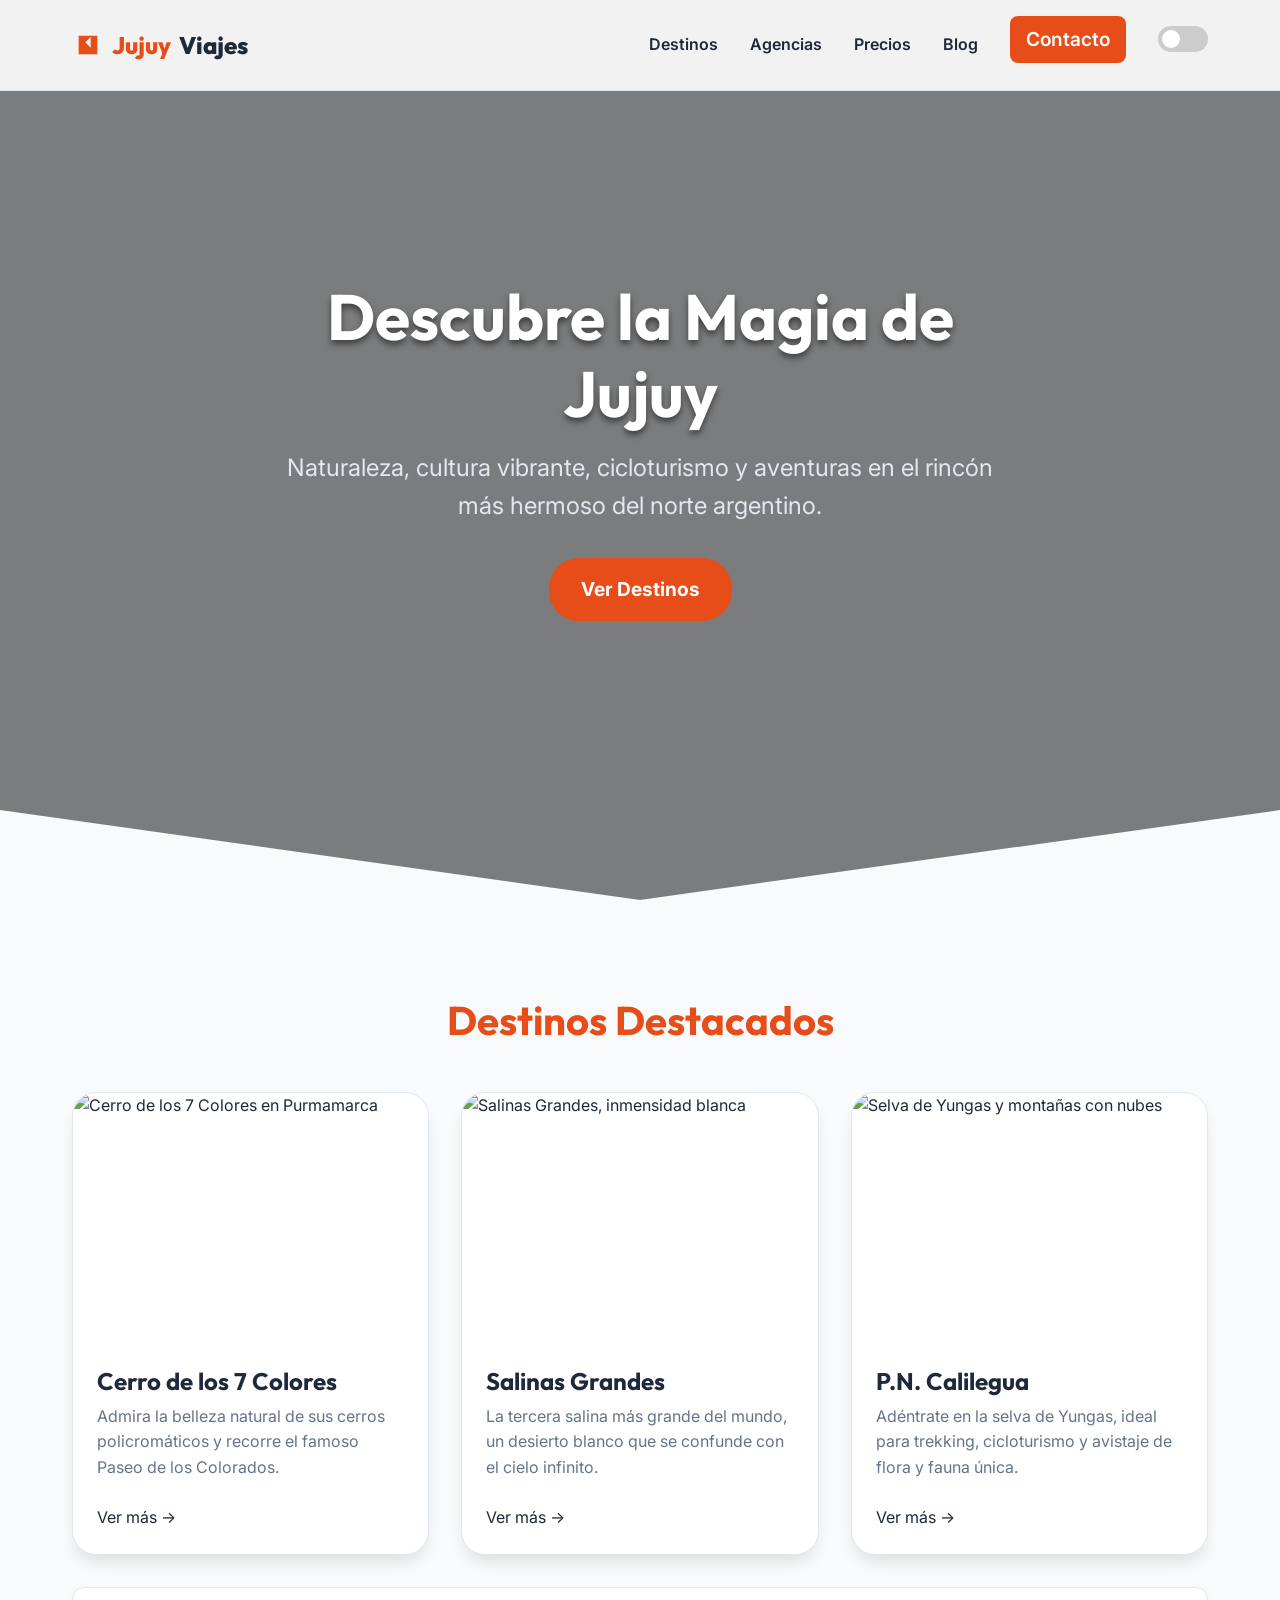
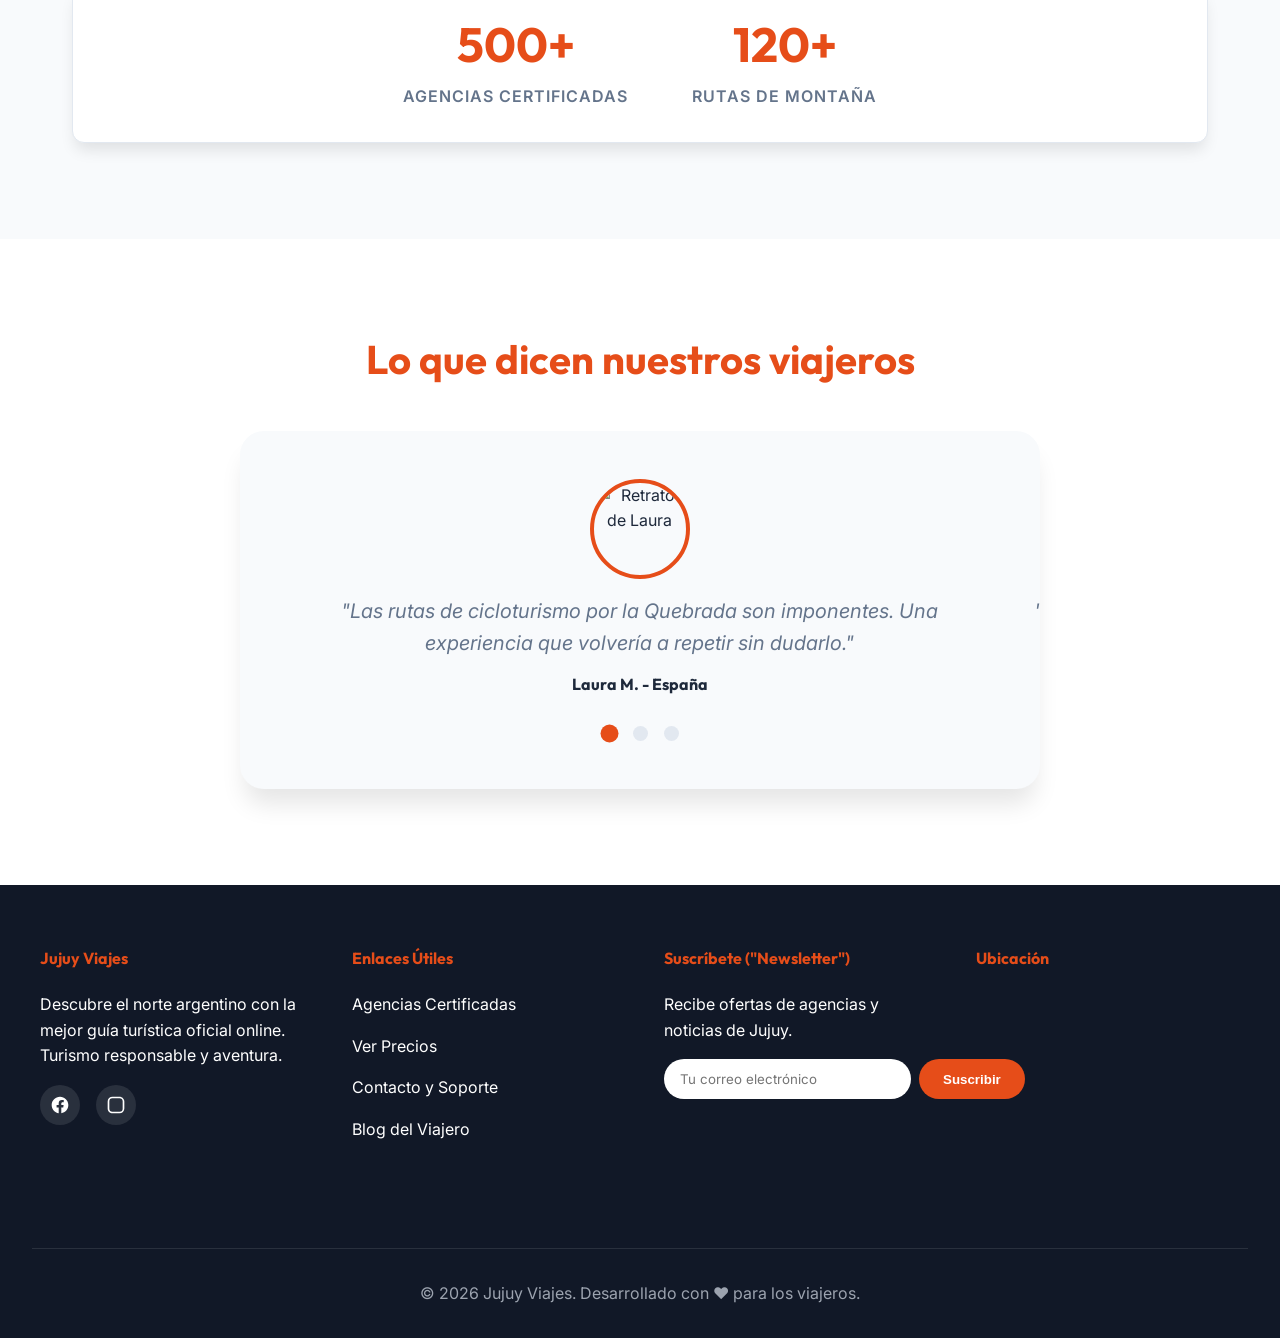
==== index.html @ ecd676f3 "pagina base" ====
<!DOCTYPE html>
<html lang="es">
<head>
    <meta charset="UTF-8">
    <meta name="viewport" content="width=device-width, initial-scale=1.0">
    <title>Turismo Jujuy - Atrapando Paisajes</title>
    <!-- Modern web font -->
    <link href="https://fonts.googleapis.com/css2?family=Inter:wght@400;600&family=Outfit:wght@700;800&display=swap" rel="stylesheet">
    <!-- Main Stylesheet -->
    <link rel="stylesheet" href="css/styles.css">
</head>
<body>

    <!-- Header / Nav -->
    <header>
        <nav class="main-nav" aria-label="Navegación principal">
            <a href="index.html" class="logo" aria-label="Volver al inicio">
                <svg viewBox="0 0 24 24"><path d="M14 6l-4 4 4 4M5 5h14v14H5z"/></svg> 
                Jujuy<span style="color: var(--text-main)">Viajes</span>
            </a>
            
            <ul class="menu">
                <li>
                    <a href="destinos.html" aria-haspopup="true" aria-expanded="false">Destinos</a>
                    <!-- Mega Menu -->
                    <div class="mega-menu-content">
                        <div class="mega-menu-column">
                            <h4>Regiones</h4>
                            <ul>
                                <li><a href="destinos.html#quebrada">Quebrada de Humahuaca</a></li>
                                <li><a href="destinos.html#puna">Puna Jujeña</a></li>
                                <li><a href="destinos.html#yungas">Yungas (Selva)</a></li>
                                <li><a href="destinos.html#valles">Valles</a></li>
                            </ul>
                        </div>
                        <div class="mega-menu-column">
                            <h4>Tipos de Turismo</h4>
                            <ul>
                                <li><a href="destinos.html#naturaleza">Naturaleza y Aventura</a></li>
                                <li><a href="destinos.html#cultural">Cultural e Histórico</a></li>
                                <li><a href="destinos.html#gastronomia">Gastronómico</a></li>
                                <li><a href="destinos.html#cicloturismo">Cicloturismo</a></li>
                            </ul>
                        </div>
                    </div>
                </li>
                <li><a href="agencias.html">Agencias</a></li>
                <li><a href="precios.html">Precios</a></li>
                <li><a href="blog.html">Blog</a></li>
                <li><a href="contacto.html" class="btn-primary" style="padding: 0.5rem 1rem; border-radius: 8px;">Contacto</a></li>
                <li>
                    <!-- Dark Mode Toggle -->
                    <label class="theme-switch" aria-label="Cambiar modo oscuro">
                        <input type="checkbox" id="theme-toggle">
                        <span class="slider"></span>
                    </label>
                </li>
            </ul>
        </nav>
    </header>

    <!-- Main Content -->
    <main>
        <!-- Hero Section with polygon mask -->
        <section class="hero" id="home">
            <video class="hero-video" autoplay muted loop playsinline poster="https://picsum.photos/1920/1080?random=1">
                <source src="https://cdn.pixabay.com/video/2021/08/04/83908-584738522_tiny.mp4" type="video/mp4">
            </video>
            <div class="hero-overlay"></div>
            <div class="hero-content">
                <h1>Descubre la Magia de Jujuy</h1>
                <p>Naturaleza, cultura vibrante, cicloturismo y aventuras en el rincón más hermoso del norte argentino.</p>
                <a href="destinos.html" class="btn-primary">Ver Destinos</a>
            </div>
        </section>

        <!-- Destinos Destacados Section -->
        <section class="destinos-destacados" id="destacados">
            <h2 class="section-title">Destinos Destacados</h2>
            <div class="cards-grid">
                
                <!-- Card 1 -->
                <article class="card">
                    <div class="card-img-wrapper">
                        <!-- Unsplash high quality placeholder for Purmamarca -->
                        <img src="https://picsum.photos/800/600?random=2" alt="Cerro de los 7 Colores en Purmamarca">
                        <div class="card-overlay">
                            <strong>Purmamarca</strong> | Atardeceres Mágicos
                        </div>
                    </div>
                    <div class="card-content">
                        <h3 class="card-title">Cerro de los 7 Colores</h3>
                        <p class="card-desc">Admira la belleza natural de sus cerros policromáticos y recorre el famoso Paseo de los Colorados.</p>
                        <a href="destinos.html#purmamarca" aria-label="Ver más sobre Purmamarca">Ver más →</a>
                    </div>
                </article>

                <!-- Card 2 -->
                <article class="card">
                    <div class="card-img-wrapper">
                        <img src="https://picsum.photos/800/600?random=3" alt="Salinas Grandes, inmensidad blanca">
                        <div class="card-overlay">
                            <strong>Puna</strong> | Sal y Cielo
                        </div>
                    </div>
                    <div class="card-content">
                        <h3 class="card-title">Salinas Grandes</h3>
                        <p class="card-desc">La tercera salina más grande del mundo, un desierto blanco que se confunde con el cielo infinito.</p>
                        <a href="destinos.html#salinas" aria-label="Ver más sobre Salinas Grandes">Ver más →</a>
                    </div>
                </article>

                <!-- Card 3 -->
                <article class="card">
                    <div class="card-img-wrapper">
                        <img src="https://picsum.photos/800/600?random=4" alt="Selva de Yungas y montañas con nubes">
                        <div class="card-overlay">
                            <strong>Calilegua</strong> | Naturaleza Salvaje
                        </div>
                    </div>
                    <div class="card-content">
                        <h3 class="card-title">P.N. Calilegua</h3>
                        <p class="card-desc">Adéntrate en la selva de Yungas, ideal para trekking, cicloturismo y avistaje de flora y fauna única.</p>
                        <a href="destinos.html#calilegua" aria-label="Ver más sobre Calilegua">Ver más →</a>
                    </div>
                </article>

            </div>

            <!-- Animated CSS Keyframes Counter -->
            <div class="counter-box">
                <div class="counter-item">
                    <h3 class="stat-number"></h3>
                    <p>Agencias Certificadas</p>
                </div>
                <div class="counter-item">
                    <h3 class="stat-number-2"></h3>
                    <p>Rutas de Montaña</p>
                </div>
            </div>
        </section>

        <!-- Testimonios CSS Carousel Section -->
        <section class="testimonios" aria-labelledby="testimonios-title">
            <h2 id="testimonios-title" class="section-title">Lo que dicen nuestros viajeros</h2>
            
            <div class="carousel-container">
                <!-- Pure CSS Logic -->
                <input type="radio" name="slider" id="slide1" class="carousel-radio" checked>
                <input type="radio" name="slider" id="slide2" class="carousel-radio">
                <input type="radio" name="slider" id="slide3" class="carousel-radio">

                <div class="carousel-slider">
                    <!-- Slide 1 -->
                    <div class="slide">
                        <img src="https://picsum.photos/200/200?random=5" alt="Retrato de Laura">
                        <blockquote>"Las rutas de cicloturismo por la Quebrada son imponentes. Una experiencia que volvería a repetir sin dudarlo."</blockquote>
                        <h4>Laura M. - España</h4>
                    </div>
                    <!-- Slide 2 -->
                    <div class="slide">
                        <img src="https://picsum.photos/200/200?random=6" alt="Retrato de Carlos">
                        <blockquote>"Visitar las Salinas Grandes es sentir que caminas sobre las nubes. El servicio de las agencias fue de 10."</blockquote>
                        <h4>Carlos G. - México</h4>
                    </div>
                    <!-- Slide 3 -->
                    <div class="slide">
                        <img src="https://picsum.photos/200/200?random=7" alt="Retrato de Ana">
                        <blockquote>"La comida, los paisajes, la gente... Jujuy lo tiene todo. Gracias a la web pudimos organizar nuestro viaje perfecto."</blockquote>
                        <h4>Ana y Marcos - Argentina</h4>
                    </div>
                </div>

                <div class="carousel-controls">
                    <label for="slide1" aria-label="Ver testimonio 1"></label>
                    <label for="slide2" aria-label="Ver testimonio 2"></label>
                    <label for="slide3" aria-label="Ver testimonio 3"></label>
                </div>
            </div>
        </section>
    </main>

    <!-- Footer -->
    <footer>
        <div class="footer-grid">
            <div class="footer-col">
                <h4>Jujuy Viajes</h4>
                <p>Descubre el norte argentino con la mejor guía turística oficial online. Turismo responsable y aventura.</p>
                <div class="social-links mt-4">
                    <a href="#" aria-label="Facebook"><svg viewBox="0 0 24 24"><path d="M12 2.04c-5.5 0-10 4.48-10 10.02 0 5 3.66 9.15 8.44 9.9v-7h-2.54V12h2.54V9.8c0-2.5 1.49-3.89 3.78-3.89 1.1 0 2.25.19 2.25.19v2.47h-1.27c-1.24 0-1.63.77-1.63 1.56V12h2.77l-.44 2.94h-2.33v7C18.34 21.17 22 17.02 22 12.06c0-5.54-4.5-10.02-10-10.02z"/></svg></a>
                    <a href="#" aria-label="Instagram"><svg viewBox="0 0 24 24"><path d="M7.8 2h8.4C19.4 2 22 4.6 22 7.8v8.4a5.8 5.8 0 01-5.8 5.8H7.8C4.6 22 2 19.4 2 16.2V7.8A5.8 5.8 0 017.8 2m-.2 2A3.6 3.6 0 004 7.6v8.8C4 18.4 5.6 20 7.6 20h8.8a3.6 3.6 0 003.6-3.6V7.6C20 5.6 18.4 4 16.4 4H7.6m4.4 4b4.6 4.6a4.6 4.6 0 11-4.6-4.6m0 2a2.6 2.6 0 100 5.2 2.6 2.6 0 000-5.2m5.2-1.8a1.2 1.2 0 11-2.4 0 1.2 1.2 0 012.4 0z"/></svg></a>
                </div>
            </div>
            
            <div class="footer-col">
                <h4>Enlaces Útiles</h4>
                <ul style="list-style: none; padding: 0;">
                    <li class="mb-4"><a href="agencias.html">Agencias Certificadas</a></li>
                    <li class="mb-4"><a href="precios.html">Ver Precios</a></li>
                    <li class="mb-4"><a href="contacto.html">Contacto y Soporte</a></li>
                    <li><a href="blog.html">Blog del Viajero</a></li>
                </ul>
            </div>
            
            <div class="footer-col">
                <h4>Suscríbete ("Newsletter")</h4>
                <p>Recibe ofertas de agencias y noticias de Jujuy.</p>
                <form class="newsletter-form">
                    <input type="email" placeholder="Tu correo electrónico" required aria-label="Correo electrónico">
                    <button type="submit">Suscribir</button>
                </form>
            </div>

            <div class="footer-col footer-map">
                <h4>Ubicación</h4>
                <iframe src="https://www.google.com/maps/embed?pb=!1m18!1m12!1m3!1d14482.028751508!2d-65.311311!3d-24.1855!2m3!1f0!2f0!3f0!3m2!1i1024!2i768!4f13.1!3m3!1m2!1s0x941b0f4fd624b531%3A0xc6cb1e85a5afce93!2sSan%20Salvador%20de%20Jujuy%2C%20Jujuy!5e0!3m2!1sen!2sar!4v1680000000000!5m2!1sen!2sar" loading="lazy" referrerpolicy="no-referrer-when-downgrade" title="Mapa de San Salvador de Jujuy"></iframe>
            </div>
        </div>
        <div class="footer-bottom">
            <p>&copy; 2026 Jujuy Viajes. Desarrollado con ❤️ para los viajeros.</p>
        </div>
    </footer>

    <!-- Theme Toggle Script -->
    <script src="js/theme.js"></script>
</body>
</html>
---- css/styles.css ----
/* ================= VARIABLES ================= */
:root {
  --hue-primary: 15; /* Jujuy earthy orange/red tones */
  --primary-color: hsl(var(--hue-primary), 80%, 50%);
  --primary-hover: hsl(var(--hue-primary), 80%, 40%);
  
  --bg-color: #f8fafc;
  --text-main: #1e293b;
  --text-muted: #64748b;
  --surface-color: #ffffff;
  --border-color: #e2e8f0;
  
  --header-bg: rgba(255, 255, 255, 0.9);
  
  --font-main: 'Inter', system-ui, sans-serif;
  --font-heading: 'Outfit', system-ui, sans-serif;
  
  --transition-fast: 0.2s ease;
  --transition-normal: 0.3s ease;
  --transition-bounce: 0.5s cubic-bezier(0.68, -0.55, 0.265, 1.55);
  --shadow-sm: 0 4px 6px -1px rgb(0 0 0 / 0.1);
  --shadow-md: 0 10px 15px -3px rgb(0 0 0 / 0.1);
  --shadow-lg: 0 20px 25px -5px rgb(0 0 0 / 0.1);
  --radius-md: 12px;
  --radius-lg: 24px;
}

[data-theme="dark"] {
  --bg-color: #0f172a;
  --text-main: #f8fafc;
  --text-muted: #94a3b8;
  --surface-color: #1e293b;
  --border-color: #334155;
  --header-bg: rgba(15, 23, 42, 0.9);
  --shadow-sm: 0 4px 6px -1px rgb(0 0 0 / 0.5);
  --shadow-md: 0 10px 15px -3px rgb(0 0 0 / 0.5);
}

/* ================= RESET & ACCESSIBILITY ================= */
* {
  margin: 0;
  padding: 0;
  box-sizing: border-box;
}

html {
  scroll-behavior: smooth;
  scroll-snap-type: y proximity;
}

body {
  font-family: var(--font-main);
  background-color: var(--bg-color);
  color: var(--text-main);
  line-height: 1.6;
  transition: background-color var(--transition-normal), color var(--transition-normal);
  overflow-x: hidden;
}

/* Focus states for accessibility */
*:focus-visible {
  outline: 3px dashed var(--primary-color);
  outline-offset: 4px;
}

/* ================= TYPOGRAPHY ================= */
h1, h2, h3, h4 {
  font-family: var(--font-heading);
  font-weight: 700;
  line-height: 1.2;
  margin-bottom: 1rem;
}

a {
  color: inherit;
  text-decoration: none;
  transition: color var(--transition-fast);
}

img {
  max-width: 100%;
  display: block;
}

/* ================= HEADER & MEGA-MENU ================= */
header {
  position: fixed;
  top: 0;
  width: 100%;
  background: var(--header-bg);
  backdrop-filter: blur(10px);
  z-index: 1000;
  border-bottom: 1px solid var(--border-color);
}

nav.main-nav {
  display: flex;
  justify-content: space-between;
  align-items: center;
  max-width: 1200px;
  margin: 0 auto;
  padding: 1rem 2rem;
}

.logo {
  font-family: var(--font-heading);
  font-size: 1.5rem;
  font-weight: 800;
  color: var(--primary-color);
  display: flex;
  align-items: center;
  gap: 0.5rem;
}
.logo svg {
  width: 32px;
  height: 32px;
  fill: currentColor;
  transition: transform var(--transition-bounce);
}
.logo:hover svg {
  transform: rotate(15deg) scale(1.1);
}

.menu {
  display: flex;
  list-style: none;
  gap: 2rem;
}

.menu > li {
  position: relative;
}

.menu > li > a {
  font-weight: 600;
  padding: 1rem 0;
  display: inline-block;
  position: relative;
}

.menu > li > a::after {
  content: '';
  position: absolute;
  bottom: 0px;
  left: 0;
  width: 0%;
  height: 2px;
  background-color: var(--primary-color);
  transition: width var(--transition-normal);
}

.menu > li:hover > a::after {
  width: 100%;
}

/* Mega Menu Dropdown */
.mega-menu-content {
  position: absolute;
  top: 100%;
  left: 50%;
  transform: translateX(-50%) translateY(20px);
  background-color: var(--surface-color);
  width: max-content;
  min-width: 400px;
  padding: 2rem;
  border-radius: var(--radius-md);
  box-shadow: var(--shadow-lg);
  display: grid;
  grid-template-columns: repeat(2, 1fr);
  gap: 2rem;
  opacity: 0;
  visibility: hidden;
  transition: all var(--transition-normal);
  border: 1px solid var(--border-color);
}

.menu > li:hover .mega-menu-content {
  opacity: 1;
  visibility: visible;
  transform: translateX(-50%) translateY(0);
}

.mega-menu-column h4 {
  font-size: 1rem;
  color: var(--primary-color);
  margin-bottom: 1rem;
  text-transform: uppercase;
  letter-spacing: 1px;
}

.mega-menu-column ul {
  list-style: none;
}
.mega-menu-column ul li {
  margin-bottom: 0.5rem;
}
.mega-menu-column ul li a {
  color: var(--text-muted);
  display: flex;
  align-items: center;
  gap: 0.5rem;
}
.mega-menu-column ul li a::before {
  content: "→";
  opacity: 0;
  transform: translateX(-10px);
  transition: all var(--transition-fast);
  color: var(--primary-color);
}
.mega-menu-column ul li a:hover {
  color: var(--primary-color);
}
.mega-menu-column ul li a:hover::before {
  opacity: 1;
  transform: translateX(0);
}

/* Dark mode toggle switch */
.theme-switch {
  position: relative;
  width: 50px;
  height: 26px;
  display: inline-block;
  margin-top: 10px;
}
.theme-switch input {
  opacity: 0;
  width: 0;
  height: 0;
}
.slider {
  position: absolute;
  cursor: pointer;
  top: 0; left: 0; right: 0; bottom: 0;
  background-color: #ccc;
  transition: .4s;
  border-radius: 34px;
}
.slider:before {
  position: absolute;
  content: "";
  height: 18px;
  width: 18px;
  left: 4px;
  bottom: 4px;
  background-color: white;
  transition: .4s;
  border-radius: 50%;
}
input:checked + .slider {
  background-color: var(--primary-color);
}
input:checked + .slider:before {
  transform: translateX(24px);
}
input:focus-visible + .slider {
  outline: 3px dashed var(--primary-color);
  outline-offset: 4px;
}

/* ================= HERO SECTION ================= */
.hero {
  position: relative;
  height: 100vh;
  display: flex;
  align-items: center;
  justify-content: center;
  text-align: center;
  overflow: hidden;
  clip-path: polygon(0 0, 100% 0, 100% 90%, 50% 100%, 0 90%);
  color: white;
  scroll-snap-align: start;
}

.hero-video {
  position: absolute;
  top: 50%;
  left: 50%;
  min-width: 100%;
  min-height: 100%;
  width: auto;
  height: auto;
  transform: translateX(-50%) translateY(-50%);
  object-fit: cover;
  z-index: -2;
}

.hero-overlay {
  position: absolute;
  top: 0; left: 0; width: 100%; height: 100%;
  background: rgba(0, 0, 0, 0.5); /* darkened overlay */
  z-index: -1;
}

.hero-content {
  max-width: 800px;
  padding: 2rem;
  z-index: 1;
  animation: slideUpFade 1s ease forwards;
}

.hero h1 {
  font-size: 4rem;
  margin-bottom: 1rem;
  text-shadow: 0 4px 6px rgba(0,0,0,0.5);
}

.hero p {
  font-size: 1.5rem;
  margin-bottom: 2rem;
  color: #e2e8f0;
}

.btn-primary {
  display: inline-block;
  background-color: var(--primary-color);
  color: white;
  padding: 1rem 2rem;
  border-radius: 30px;
  font-weight: bold;
  font-size: 1.2rem;
  transition: all var(--transition-bounce);
  border: none;
  cursor: pointer;
}
.btn-primary:hover {
  background-color: var(--primary-hover);
  transform: translateY(-5px);
  box-shadow: 0 10px 20px rgba(var(--hue-primary), 80%, 50%, 0.4);
}

@keyframes slideUpFade {
  0% { opacity: 0; transform: translateY(50px); }
  100% { opacity: 1; transform: translateY(0); }
}

/* ================= DESTINOS DESTACADOS (HOME) ================= */
.destinos-destacados {
  padding: 6rem 2rem;
  max-width: 1200px;
  margin: 0 auto;
  scroll-snap-align: start;
}

.section-title {
  text-align: center;
  font-size: 2.5rem;
  margin-bottom: 3rem;
  color: var(--primary-color);
}

.cards-grid {
  display: grid;
  grid-template-columns: repeat(auto-fit, minmax(300px, 1fr));
  gap: 2rem;
}

.card {
  background-color: var(--surface-color);
  border-radius: var(--radius-lg);
  overflow: hidden;
  box-shadow: var(--shadow-md);
  transition: transform var(--transition-bounce), box-shadow var(--transition-normal);
  position: relative;
  border: 1px solid var(--border-color);
}

.card:hover {
  transform: translateY(-10px);
  box-shadow: var(--shadow-lg);
}

.card-img-wrapper {
  position: relative;
  height: 250px;
  overflow: hidden;
}

.card-img-wrapper img {
  width: 100%;
  height: 100%;
  object-fit: cover;
  transition: transform 0.8s ease;
}

.card:hover .card-img-wrapper img {
  transform: scale(1.1);
}

.card-content {
  padding: 1.5rem;
}

.card-title {
  font-size: 1.5rem;
  margin-bottom: 0.5rem;
}
.card-desc {
  color: var(--text-muted);
  margin-bottom: 1.5rem;
}

.card-overlay {
  position: absolute;
  bottom: 0; left: 0; width: 100%;
  background: linear-gradient(to top, rgba(0,0,0,0.8), transparent);
  color: white;
  padding: 1rem;
  transform: translateY(100%);
  transition: transform var(--transition-normal);
}
.card:hover .card-overlay {
  transform: translateY(0);
}

/* CSS Keyframes Counter */
.counter-box {
  background: var(--surface-color);
  border-radius: var(--radius-md);
  padding: 2rem;
  text-align: center;
  box-shadow: var(--shadow-md);
  grid-column: 1 / -1;
  display: flex;
  justify-content: center;
  gap: 4rem;
  margin-top: 2rem;
  border: 1px solid var(--border-color);
}
.counter-item h3 {
  font-size: 3rem;
  color: var(--primary-color);
  line-height: 1;
}
.counter-item p {
  color: var(--text-muted);
  font-weight: 600;
  text-transform: uppercase;
  letter-spacing: 1px;
}
/* Pure CSS Animated Counter */
@property --num {
  syntax: "<integer>";
  initial-value: 0;
  inherits: false;
}
.stat-number {
  animation: counter 2s ease-out forwards;
  counter-reset: num var(--num);
}
.stat-number::after {
  content: counter(num) "+";
}
@keyframes counter {
  from { --num: 0; }
  to { --num: 500; }
}
.stat-number-2 {
  animation: counter2 2s ease-out forwards;
  counter-reset: num2 var(--num);
}
.stat-number-2::after {
  content: counter(num2) "+";
}
@keyframes counter2 {
  from { --num: 0; }
  to { --num: 120; }
}

/* Fallback for unsupported browsers */
@supports not (background: paint(something)) {
  .stat-number::after {
    content: "500+";
  }
  .stat-number-2::after {
    content: "120+";
  }
}

/* ================= TESTIMONIOS CAROUSEL (CSS-ONLY) ================= */
.testimonios {
  padding: 6rem 2rem;
  background-color: var(--surface-color);
  scroll-snap-align: start;
}

.carousel-container {
  max-width: 800px;
  margin: 0 auto;
  position: relative;
  overflow: hidden;
  border-radius: var(--radius-lg);
  box-shadow: var(--shadow-lg);
  background: var(--bg-color);
  padding: 3rem;
  text-align: center;
}

.carousel-slider {
  display: flex;
  width: 300%; /* For 3 slides */
  transition: transform 0.5s ease;
}

.slide {
  width: 33.3333%;
  flex-shrink: 0;
  padding: 0 2rem;
}

.slide img {
  width: 100px;
  height: 100px;
  border-radius: 50%;
  margin: 0 auto 1rem;
  object-fit: cover;
  border: 4px solid var(--primary-color);
}
.slide blockquote {
  font-size: 1.25rem;
  font-style: italic;
  margin-bottom: 1rem;
  color: var(--text-muted);
}
.slide h4 {
  color: var(--text-main);
  margin-bottom: 0;
}

/* Logic for pure CSS carousel */
.carousel-controls {
  display: flex;
  justify-content: center;
  gap: 1rem;
  margin-top: 2rem;
}

.carousel-controls label {
  background: var(--border-color);
  width: 15px;
  height: 15px;
  border-radius: 50%;
  cursor: pointer;
  transition: background var(--transition-fast);
}

.carousel-controls label:hover {
  background: var(--primary-color);
}

/* Triggers */
#slide1:checked ~ .carousel-slider { transform: translateX(0); }
#slide2:checked ~ .carousel-slider { transform: translateX(-33.3333%); }
#slide3:checked ~ .carousel-slider { transform: translateX(-66.6666%); }

#slide1:checked ~ .carousel-controls label[for="slide1"],
#slide2:checked ~ .carousel-controls label[for="slide2"],
#slide3:checked ~ .carousel-controls label[for="slide3"] {
  background: var(--primary-color);
  transform: scale(1.2);
}

.carousel-radio {
  display: none;
}

/* ================= FOOTER ================= */
footer {
  background: #111827;
  color: #fff;
  padding: 4rem 2rem 2rem;
  scroll-snap-align: start;
}

.footer-grid {
  display: grid;
  grid-template-columns: repeat(auto-fit, minmax(250px, 1fr));
  gap: 3rem;
  max-width: 1200px;
  margin: 0 auto 3rem;
}

.footer-col h4 {
  color: var(--primary-color);
  margin-bottom: 1.5rem;
}

/* Newsletter Form */
.newsletter-form {
  display: flex;
  gap: 0.5rem;
  margin-top: 1rem;
}
.newsletter-form input {
  flex: 1;
  padding: 0.75rem 1rem;
  border-radius: 20px;
  border: none;
  font-family: inherit;
}
.newsletter-form button {
  padding: 0.75rem 1.5rem;
  border-radius: 20px;
  border: none;
  background: var(--primary-color);
  color: white;
  font-weight: bold;
  cursor: pointer;
  transition: background var(--transition-fast);
}
.newsletter-form button:hover {
  background: var(--primary-hover);
}

/* Social links micro interaction */
.social-links {
  display: flex;
  gap: 1rem;
}
.social-links a {
  display: inline-flex;
  justify-content: center;
  align-items: center;
  width: 40px;
  height: 40px;
  border-radius: 50%;
  background: rgba(255, 255, 255, 0.1);
  transition: all var(--transition-bounce);
}
.social-links a svg {
  fill: white;
  width: 20px;
  height: 20px;
}
.social-links a:hover {
  background: var(--primary-color);
  transform: translateY(-5px);
}

/* Map Embed */
.footer-map iframe {
  width: 100%;
  height: 200px;
  border-radius: var(--radius-md);
  border: none;
}

.footer-bottom {
  text-align: center;
  padding-top: 2rem;
  border-top: 1px solid rgba(255, 255, 255, 0.1);
  color: #9ca3af;
}

/* ================= UTILS ================= */
.mt-4 { margin-top: 1rem; }
.mb-4 { margin-bottom: 1rem; }
.text-center { text-align: center; }

/* ================= AGENCIAS PAGE ================= */
.agencias-header {
  padding: 10rem 2rem 4rem;
  background: var(--surface-color);
  text-align: center;
}
.agencias-grid {
  display: grid;
  grid-template-columns: repeat(auto-fit, minmax(300px, 1fr));
  gap: 3rem;
  max-width: 1200px;
  margin: 0 auto 6rem;
  padding: 0 2rem;
}

/* 3D Flip Card */
.flip-card {
  perspective: 1000px;
  height: 400px;
}
.flip-card-inner {
  position: relative;
  width: 100%;
  height: 100%;
  text-align: center;
  transition: transform 0.8s;
  transform-style: preserve-3d;
  border-radius: var(--radius-lg);
  box-shadow: var(--shadow-md);
}
.flip-card:focus-within .flip-card-inner,
.flip-card:hover .flip-card-inner {
  transform: rotateY(180deg);
}
.flip-card-front, .flip-card-back {
  position: absolute;
  width: 100%;
  height: 100%;
  backface-visibility: hidden;
  border-radius: var(--radius-lg);
  overflow: hidden;
}
.flip-card-front {
  background-color: var(--surface-color);
  color: var(--text-main);
  border: 1px solid var(--border-color);
  display: flex;
  flex-direction: column;
}
.flip-card-front img {
  width: 100%;
  height: 200px;
  object-fit: cover;
}
.flip-card-front-content {
  padding: 2rem 1rem;
}
.flip-card-back {
  background-color: var(--primary-color);
  color: white;
  transform: rotateY(180deg);
  display: flex;
  flex-direction: column;
  justify-content: center;
  align-items: center;
  padding: 2rem;
}

/* CSS Animated Star Rating */
.rating-container {
  margin-top: 1rem;
}
.rating-container h4 {
  margin-bottom: 0.5rem;
}
.star-rating {
  display: flex;
  flex-direction: row-reverse;
  justify-content: center;
  gap: 0.2rem;
  font-size: 2.5rem;
}
.star-rating input {
  display: none;
}
.star-rating label {
  color: #ccc;
  cursor: pointer;
  transition: color var(--transition-bounce), transform var(--transition-bounce);
}
.star-rating label::before {
  content: '★';
}
.star-rating input:checked ~ label,
.star-rating label:hover,
.star-rating label:hover ~ label {
  color: #fbbf24;
}
.star-rating label:hover {
  transform: scale(1.3);
}

.btn-secondary {
  background: white;
  color: var(--primary-color);
  padding: 0.5rem 1.5rem;
  border-radius: 20px;
  margin-top: 1rem;
  font-weight: bold;
  cursor: pointer;
  border: none;
  transition: transform var(--transition-fast);
  text-decoration: none;
  display: inline-block;
}
.btn-secondary:hover {
  transform: scale(1.05);
}

/* ================= CONTACTO PAGE ================= */
.contacto-section {
  padding: 8rem 2rem 4rem;
  max-width: 1200px;
  margin: 0 auto;
  display: grid;
  grid-template-columns: 1fr 1fr;
  gap: 4rem;
}

.contacto-info h2 {
  font-size: 2.5rem;
  color: var(--primary-color);
  margin-bottom: 1.5rem;
}
.contacto-info p {
  font-size: 1.2rem;
  margin-bottom: 2rem;
  color: var(--text-muted);
}
.contact-details {
  display: flex;
  flex-direction: column;
  gap: 1.5rem;
}
.contact-item {
  display: flex;
  align-items: center;
  gap: 1rem;
}
.contact-item svg {
  width: 24px;
  height: 24px;
  fill: var(--primary-color);
}

.contacto-form-container {
  background: var(--surface-color);
  padding: 3rem;
  border-radius: var(--radius-lg);
  box-shadow: var(--shadow-lg);
  position: relative;
  overflow: hidden;
}

.form-group {
  display: flex;
  flex-direction: column;
  margin-bottom: 1.5rem;
}
.form-group label {
  font-weight: 600;
  margin-bottom: 0.5rem;
}
.form-control {
  padding: 1rem;
  border: 2px solid var(--border-color);
  border-radius: var(--radius-md);
  font-family: inherit;
  font-size: 1rem;
  background: var(--bg-color);
  color: var(--text-main);
  transition: all var(--transition-fast);
}
.form-control:focus {
  outline: none;
  border-color: var(--primary-color);
  background: var(--surface-color);
}

/* Valid / Invalid Styles */
.form-control:not(:placeholder-shown):valid {
  border-color: #10b981;
  background-image: url("data:image/svg+xml,%3Csvg xmlns='http://www.w3.org/2000/svg' viewBox='0 0 24 24' fill='%2310b981'%3E%3Cpath d='M9 16.17L4.83 12l-1.42 1.41L9 19 21 7l-1.41-1.41z'/%3E%3C/svg%3E");
  background-repeat: no-repeat;
  background-position: right 1rem center;
  background-size: 1.5rem;
}
.form-control:not(:placeholder-shown):invalid {
  border-color: #ef4444;
  background-image: url("data:image/svg+xml,%3Csvg xmlns='http://www.w3.org/2000/svg' viewBox='0 0 24 24' fill='%23ef4444'%3E%3Cpath d='M19 6.41L17.59 5 12 10.59 6.41 5 5 6.41 10.59 12 5 17.59 6.41 19 12 13.41 17.59 19 19 17.59 13.41 12z'/%3E%3C/svg%3E");
  background-repeat: no-repeat;
  background-position: right 1rem center;
  background-size: 1.5rem;
}
.invalid-feedback {
  color: #ef4444;
  font-size: 0.85rem;
  margin-top: 0.5rem;
  display: none;
}
.form-control:not(:placeholder-shown):invalid ~ .invalid-feedback {
  display: block;
  animation: shake 0.4s ease;
}
@keyframes shake {
  0%, 100% { transform: translateX(0); }
  25% { transform: translateX(-5px); }
  75% { transform: translateX(5px); }
}

/* Checkbox hack for Form Submit & Modal CSS Logic */
#form-submit-trigger {
  display: none;
}
.submit-btn-label {
  display: inline-block;
  text-align: center;
  width: 100%;
}

/* Spinner */
.spinner-overlay {
  position: absolute;
  top: 0; left: 0; width: 100%; height: 100%;
  background: var(--surface-color);
  display: flex;
  flex-direction: column;
  justify-content: center;
  align-items: center;
  z-index: 10;
  opacity: 0;
  visibility: hidden;
}
.spinner {
  width: 50px;
  height: 50px;
  border: 5px solid var(--border-color);
  border-top-color: var(--primary-color);
  border-radius: 50%;
}

/* Modal */
.success-modal {
  position: absolute;
  top: 0; left: 0; width: 100%; height: 100%;
  background: var(--primary-color);
  color: white;
  display: flex;
  flex-direction: column;
  justify-content: center;
  align-items: center;
  z-index: 20;
  opacity: 0;
  visibility: hidden;
  text-align: center;
  padding: 2rem;
}
.success-modal svg {
  width: 80px; height: 80px; fill: white; margin-bottom: 1rem;
}

/* Actions upon checking the hidden checkbox */
#form-submit-trigger:checked ~ .spinner-overlay {
  visibility: visible;
  animation: spinnerSequence 2.5s forwards;
}
.spinner-overlay .spinner {
  animation: spin 1s linear infinite;
}
#form-submit-trigger:checked ~ .success-modal {
  animation: modalSequence 0.5s ease 2s forwards;
}

@keyframes spin {
  to { transform: rotate(360deg); }
}
@keyframes spinnerSequence {
  0% { opacity: 0; }
  10% { opacity: 1; }
  80% { opacity: 1; }
  100% { opacity: 0; visibility: hidden; }
}
@keyframes modalSequence {
  from { opacity: 0; transform: scale(0.8); visibility: visible; }
  to { opacity: 1; transform: scale(1); visibility: visible; }
}

/* ================= PRECIOS PAGE ================= */
.precios-header {
  padding: 10rem 2rem 4rem;
  background: var(--surface-color);
  text-align: center;
}
.precios-header h1 {
  font-size: 3rem;
  color: var(--primary-color);
}
.precios-header p {
  color: var(--text-muted);
  max-width: 600px;
  margin: 0 auto;
}

.comparativa-container {
  max-width: 1000px;
  margin: 0 auto 6rem;
  padding: 0 2rem;
  overflow-x: auto;
}
.tabla-precios {
  width: 100%;
  border-collapse: collapse;
  background: var(--surface-color);
  border-radius: var(--radius-md);
  overflow: hidden;
  box-shadow: var(--shadow-md);
  min-width: 700px;
}
.tabla-precios th, .tabla-precios td {
  padding: 1.5rem;
  text-align: center;
  border-bottom: 1px solid var(--border-color);
  position: relative;
  transition: all var(--transition-fast);
}
.tabla-precios th {
  background: var(--bg-color);
  font-size: 1.2rem;
  color: var(--primary-color);
}
.tabla-precios td:first-child, .tabla-precios th:first-child {
  text-align: left;
  font-weight: 600;
  border-right: 1px solid var(--border-color);
}

/* Row highlight */
.tabla-precios tbody tr:hover td {
  background-color: rgba(var(--hue-primary), 80%, 50%, 0.1);
  color: var(--text-main);
}

/* Precios Tooltip CSS */
.precio-tooltip {
  position: relative;
  display: inline-block;
  cursor: help;
  text-decoration: underline dotted var(--text-muted);
}
.precio-tooltip::after {
  content: attr(data-info);
  position: absolute;
  bottom: 125%;
  left: 50%;
  transform: translateX(-50%);
  background: var(--surface-color);
  color: var(--text-main);
  padding: 0.5rem 1rem;
  border-radius: var(--radius-md);
  font-size: 0.9rem;
  white-space: nowrap;
  box-shadow: var(--shadow-md);
  opacity: 0;
  visibility: hidden;
  transition: all var(--transition-bounce);
  pointer-events: none;
  border: 1px solid var(--border-color);
  z-index: 100;
}
.precio-tooltip:hover::after {
  opacity: 1;
  visibility: visible;
  bottom: 150%;
}

/* ================= BLOG PAGE ================= */
.blog-header {
  padding: 10rem 2rem 4rem;
  background: var(--surface-color);
  text-align: center;
  border-bottom: 2px solid var(--text-main);
}
.blog-header h1 {
  font-family: 'Times New Roman', serif;
  font-size: 4rem;
  text-transform: uppercase;
  letter-spacing: -2px;
  margin-bottom: 0.5rem;
}

/* CSS Tags Filter */
.blog-tags {
  display: flex;
  justify-content: center;
  gap: 1rem;
  margin: 2rem 0;
  padding-bottom: 2rem;
  border-bottom: 1px double var(--border-color);
}
.tag-btn {
  padding: 0.25rem 1rem;
  border: 1px solid var(--text-main);
  border-radius: 20px;
  cursor: pointer;
  font-size: 0.9rem;
  font-family: var(--font-heading);
  text-transform: uppercase;
  transition: all var(--transition-fast);
}
.tag-radio {
  display: none;
}
#tag-all:checked ~ .blog-tags label[for="tag-all"],
#tag-tips:checked ~ .blog-tags label[for="tag-tips"],
#tag-news:checked ~ .blog-tags label[for="tag-news"] {
  background: var(--text-main);
  color: var(--surface-color);
}

/* Newspaper Grid */
.newspaper-wrapper {
  max-width: 1200px;
  margin: 0 auto;
  padding: 0 2rem 4rem;
}
.newspaper-grid {
  display: grid;
  grid-template-columns: repeat(3, 1fr);
  gap: 2rem;
}
.article-item {
  border-bottom: 1px solid var(--border-color);
  padding-bottom: 1.5rem;
  display: flex;
  flex-direction: column;
}
.article-item.featured {
  grid-column: 1 / span 2;
  border-right: 1px solid var(--border-color);
  padding-right: 2rem;
}
.article-item h3 {
  font-family: 'Times New Roman', serif;
  font-size: 1.8rem;
  line-height: 1.1;
  margin: 1rem 0;
}
.article-img {
  width: 100%;
  height: 250px;
  object-fit: cover;
  filter: grayscale(80%);
  transition: filter var(--transition-bounce);
}
.article-item:hover .article-img {
  filter: grayscale(0%);
}

/* Filter Logic */
#tag-tips:checked ~ .newspaper-grid .article-item:not([data-tag="tips"]) { display: none; }
#tag-news:checked ~ .newspaper-grid .article-item:not([data-tag="news"]) { display: none; }

/* Scroll Reveal using modern CSS view() */
@supports (animation-timeline: view()) {
  .article-item {
    animation: reveal-up linear both;
    animation-timeline: view();
    animation-range: entry 10% cover 30%;
  }
}
@keyframes reveal-up {
  from {
    opacity: 0;
    transform: translateY(100px);
  }
  to {
    opacity: 1;
    transform: translateY(0);
  }
}

/* Comments Section & CSS Avatars */
.blog-comments {
  max-width: 800px;
  margin: 4rem auto;
  padding: 2rem;
  background: var(--bg-color);
  border-radius: var(--radius-md);
}
.comment {
  display: flex;
  gap: 1.5rem;
  margin-bottom: 2rem;
  position: relative;
}
.comment-avatar {
  width: 50px;
  height: 50px;
  border-radius: 50%;
  position: relative;
  background: linear-gradient(135deg, var(--primary-color), #fcd34d);
  flex-shrink: 0;
  display: flex;
  justify-content: center;
  align-items: center;
  color: white;
  font-weight: bold;
  font-size: 1.2rem;
  font-family: var(--font-heading);
}
.comment-avatar::after {
  content: '';
  position: absolute;
  bottom: 0; right: 0;
  width: 12px; height: 12px;
  background: #10b981;
  border: 2px solid var(--bg-color);
  border-radius: 50%;
}
.comment-content h5 {
  margin-bottom: 0.25rem;
}
.comment-content p {
  color: var(--text-muted);
  font-size: 0.95rem;
}

/* ================= DESTINOS PAGE ================= */
.destinos-header {
  padding: 10rem 2rem 4rem;
  background: var(--surface-color);
  text-align: center;
}
.destinos-header h1 {
  font-size: 3rem;
  color: var(--primary-color);
}
.destinos-header p {
  color: var(--text-muted);
  max-width: 600px;
  margin: 0 auto;
}

/* CSS-only Filters */
.filtros-container {
  max-width: 1200px;
  margin: 2rem auto;
  text-align: center;
}
.filtros-controls {
  display: flex;
  justify-content: center;
  gap: 1rem;
  flex-wrap: wrap;
  margin-bottom: 2rem;
}
.filtro-btn {
  display: inline-block;
  padding: 0.5rem 1.5rem;
  border-radius: 20px;
  background: var(--surface-color);
  border: 1px solid var(--border-color);
  cursor: pointer;
  font-weight: 600;
  transition: all var(--transition-fast);
}
.filtro-btn:hover {
  background: var(--primary-color);
  color: white;
  border-color: var(--primary-color);
}
.filtro-radio {
  display: none;
}

/* Connect radios to buttons */
#filtro-todos:checked ~ .filtros-controls label[for="filtro-todos"],
#filtro-cultural:checked ~ .filtros-controls label[for="filtro-cultural"],
#filtro-naturaleza:checked ~ .filtros-controls label[for="filtro-naturaleza"],
#filtro-aventura:checked ~ .filtros-controls label[for="filtro-aventura"] {
  background: var(--primary-color);
  color: white;
  border-color: var(--primary-color);
}

/* Masonry Gallery using CSS Columns */
.masonry-gallery {
  column-count: 3;
  column-gap: 1.5rem;
  max-width: 1200px;
  margin: 0 auto 4rem;
  padding: 0 2rem;
}

.masonry-item {
  break-inside: avoid;
  margin-bottom: 1.5rem;
  position: relative;
  border-radius: var(--radius-md);
  overflow: hidden;
  box-shadow: var(--shadow-sm);
}

.masonry-img {
  width: 100%;
  display: block;
  transition: transform 0.6s ease;
}
.masonry-item:hover .masonry-img {
  transform: scale(1.1);
}
.masonry-overlay {
  position: absolute;
  bottom: 0; left: 0; width: 100%; height: 100%;
  background: rgba(0,0,0,0.4);
  display: flex;
  flex-direction: column;
  justify-content: flex-end;
  padding: 1.5rem;
  color: white;
  opacity: 0;
  transition: opacity var(--transition-normal);
}
.masonry-item:hover .masonry-overlay {
  opacity: 1;
}

/* Filter logic (CSS Only) */
#filtro-cultural:checked ~ .masonry-gallery .masonry-item:not([data-category="cultural"]) {
  display: none;
}
#filtro-naturaleza:checked ~ .masonry-gallery .masonry-item:not([data-category="naturaleza"]) {
  display: none;
}
#filtro-aventura:checked ~ .masonry-gallery .masonry-item:not([data-category="aventura"]) {
  display: none;
}

/* Responsive Table */
.table-container {
  max-width: 1200px;
  margin: 0 auto 6rem;
  padding: 0 2rem;
}
.table-overflow {
  overflow-x: auto;
}
.destinos-table {
  width: 100%;
  border-collapse: collapse;
  background: var(--surface-color);
  border-radius: var(--radius-md);
  overflow: hidden;
  box-shadow: var(--shadow-sm);
  min-width: 600px;
}
.destinos-table th, .destinos-table td {
  padding: 1rem 1.5rem;
  text-align: left;
  border-bottom: 1px solid var(--border-color);
}
.destinos-table th {
  background: var(--primary-color);
  color: white;
  font-family: var(--font-heading);
}
.destinos-table tr:hover td {
  background: rgba(var(--hue-primary), 80%, 50%, 0.05); /* very light hint */
}

/* Tooltip for table using CSS */
.table-tooltip {
  position: relative;
  display: inline-block;
  cursor: help;
  border-bottom: 1px dotted var(--primary-color);
}
.table-tooltip::after {
  content: attr(data-tooltip);
  position: absolute;
  bottom: 120%;
  left: 50%;
  transform: translateX(-50%);
  background: var(--text-main);
  color: var(--surface-color);
  padding: 0.5rem 1rem;
  border-radius: 4px;
  white-space: nowrap;
  font-size: 0.8rem;
  opacity: 0;
  visibility: hidden;
  transition: all var(--transition-fast);
  z-index: 10;
}
.table-tooltip:hover::after {
  opacity: 1;
  visibility: visible;
}

/* ================= RESPONSIVE ADJUSTMENTS ================= */
@media (max-width: 900px) {
  .newspaper-grid { grid-template-columns: 1fr 1fr; }
  .article-item.featured { grid-column: 1 / -1; border-right: none; padding-right: 0; }
}
@media (max-width: 768px) {
  .hero h1 { font-size: 2.5rem; }
  .counter-box { flex-direction: column; gap: 2rem; }
  .menu { display: none; }
  .masonry-gallery { column-count: 2; }
  .contacto-section { grid-template-columns: 1fr; }
}
@media (max-width: 600px) {
  .newspaper-grid { grid-template-columns: 1fr; }
}
@media (max-width: 480px) {
  .masonry-gallery { column-count: 1; }
}
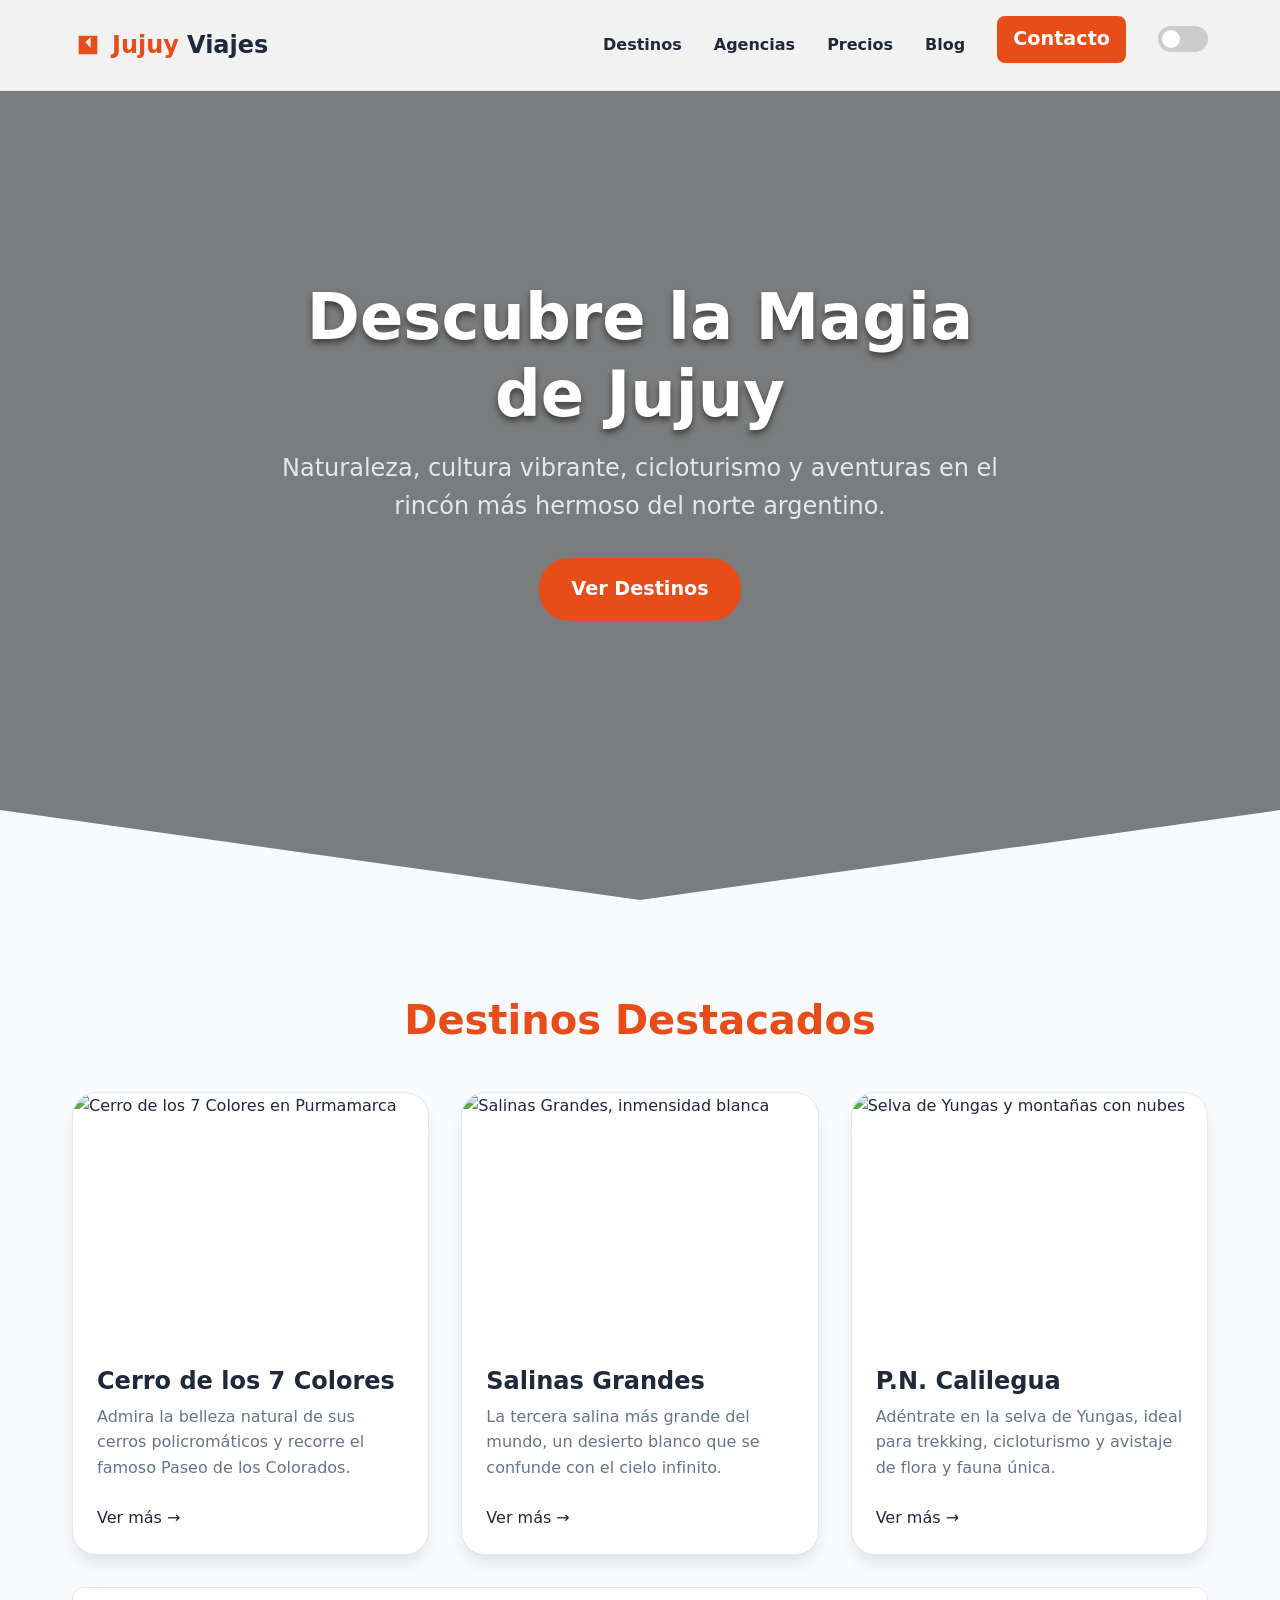
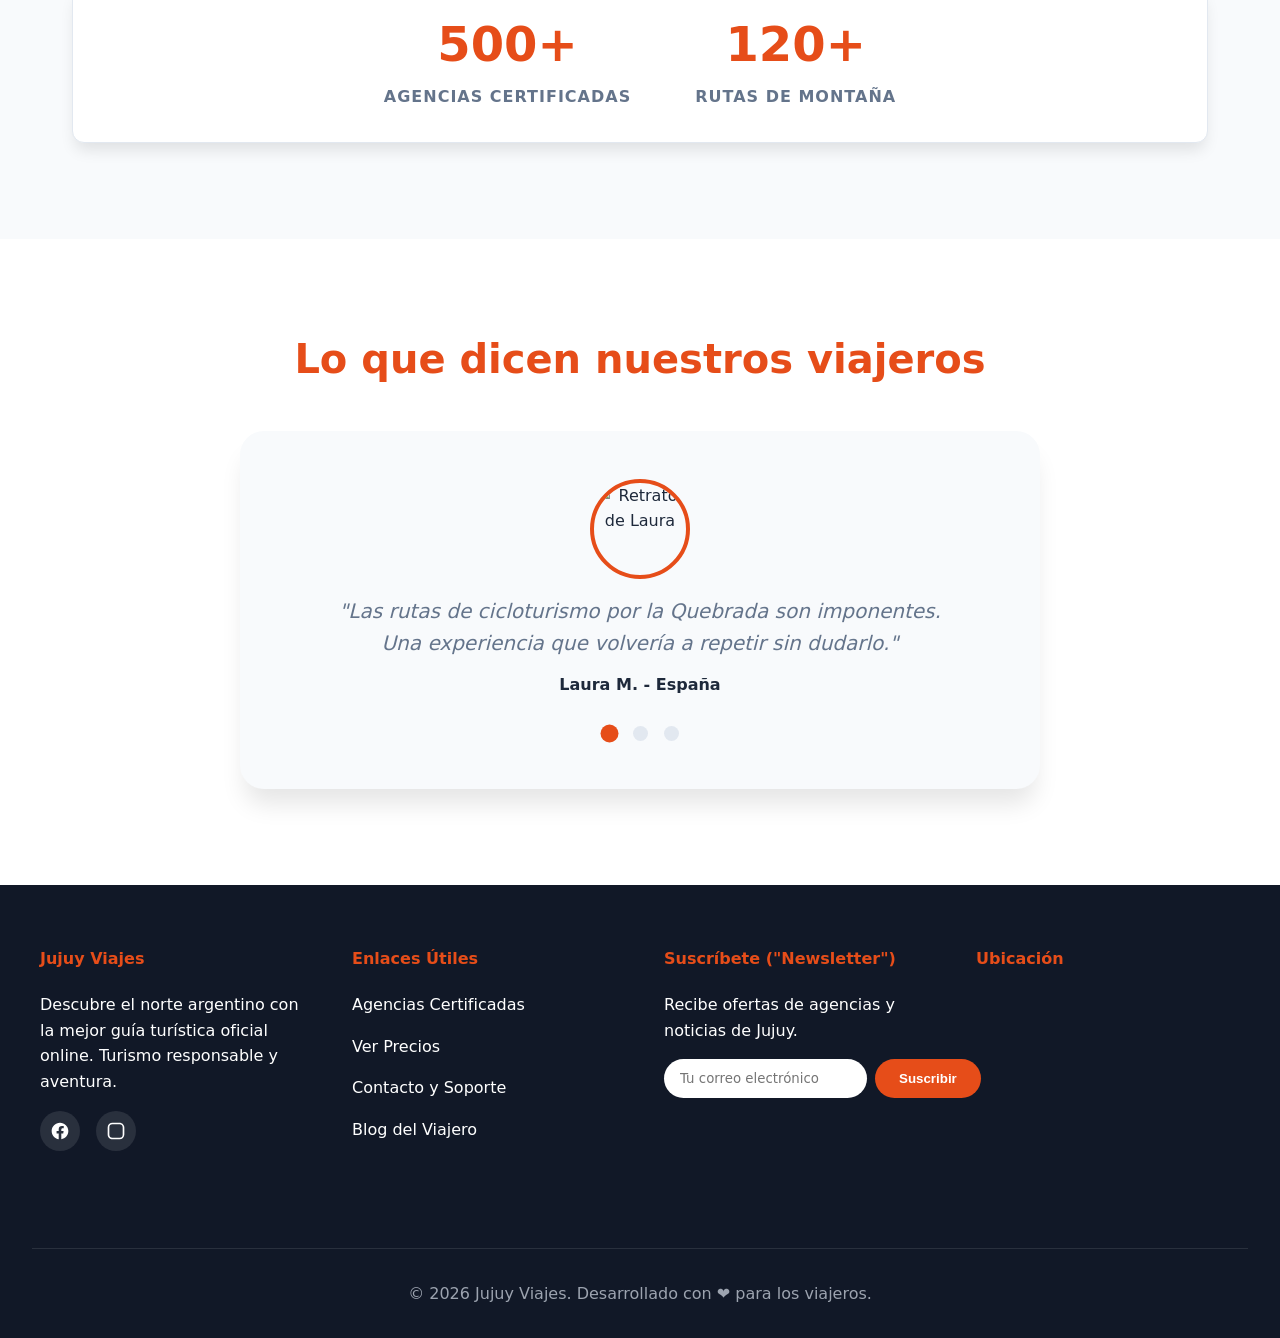
==== commit 466f4338: "FOTOS D¿" ====
--- a/index.html
+++ b/index.html
@@ -5,7 +5,7 @@
     <meta name="viewport" content="width=device-width, initial-scale=1.0">
     <title>Turismo Jujuy - Atrapando Paisajes</title>
     <!-- Modern web font -->
-    <link href="https://fonts.googleapis.com/css2?family=Inter:wght@400;600&family=Outfit:wght@700;800&display=swap" rel="stylesheet">
+    <link href="https://th.bing.com/th/id/R.6c6f9f9b9ec1bb5ae505b5a8037e8678?rik=191HNmQEe8LdZA&riu=http%3a%2f%2fargentinamunicipal.com.ar%2fargentina%2fwp-content%2fuploads%2f2014%2f12%2fcatedral-juju-2400x1524_c.jpg&ehk=mW6nqJ7an%2fOEwmwrEVk4vLNq8xyTtXGlhfUxF9Jzzjo%3d&risl=&pid=ImgRaw&r=0" rel="stylesheet">
     <!-- Main Stylesheet -->
     <link rel="stylesheet" href="css/styles.css">
 </head>
@@ -98,7 +98,8 @@
                 <!-- Card 2 -->
                 <article class="card">
                     <div class="card-img-wrapper">
-                        <img src="https://picsum.photos/800/600?random=3" alt="Salinas Grandes, inmensidad blanca">
+                        <img src="https://th.bing.com/th/id/R.6ce2e4dbd25de7a8252bf8075f686505?rik=8b4OaFXAGuQrTw&pid=ImgRaw&r=0
+                        " alt="Salinas Grandes, inmensidad blanca">
                         <div class="card-overlay">
                             <strong>Puna</strong> | Sal y Cielo
                         </div>
